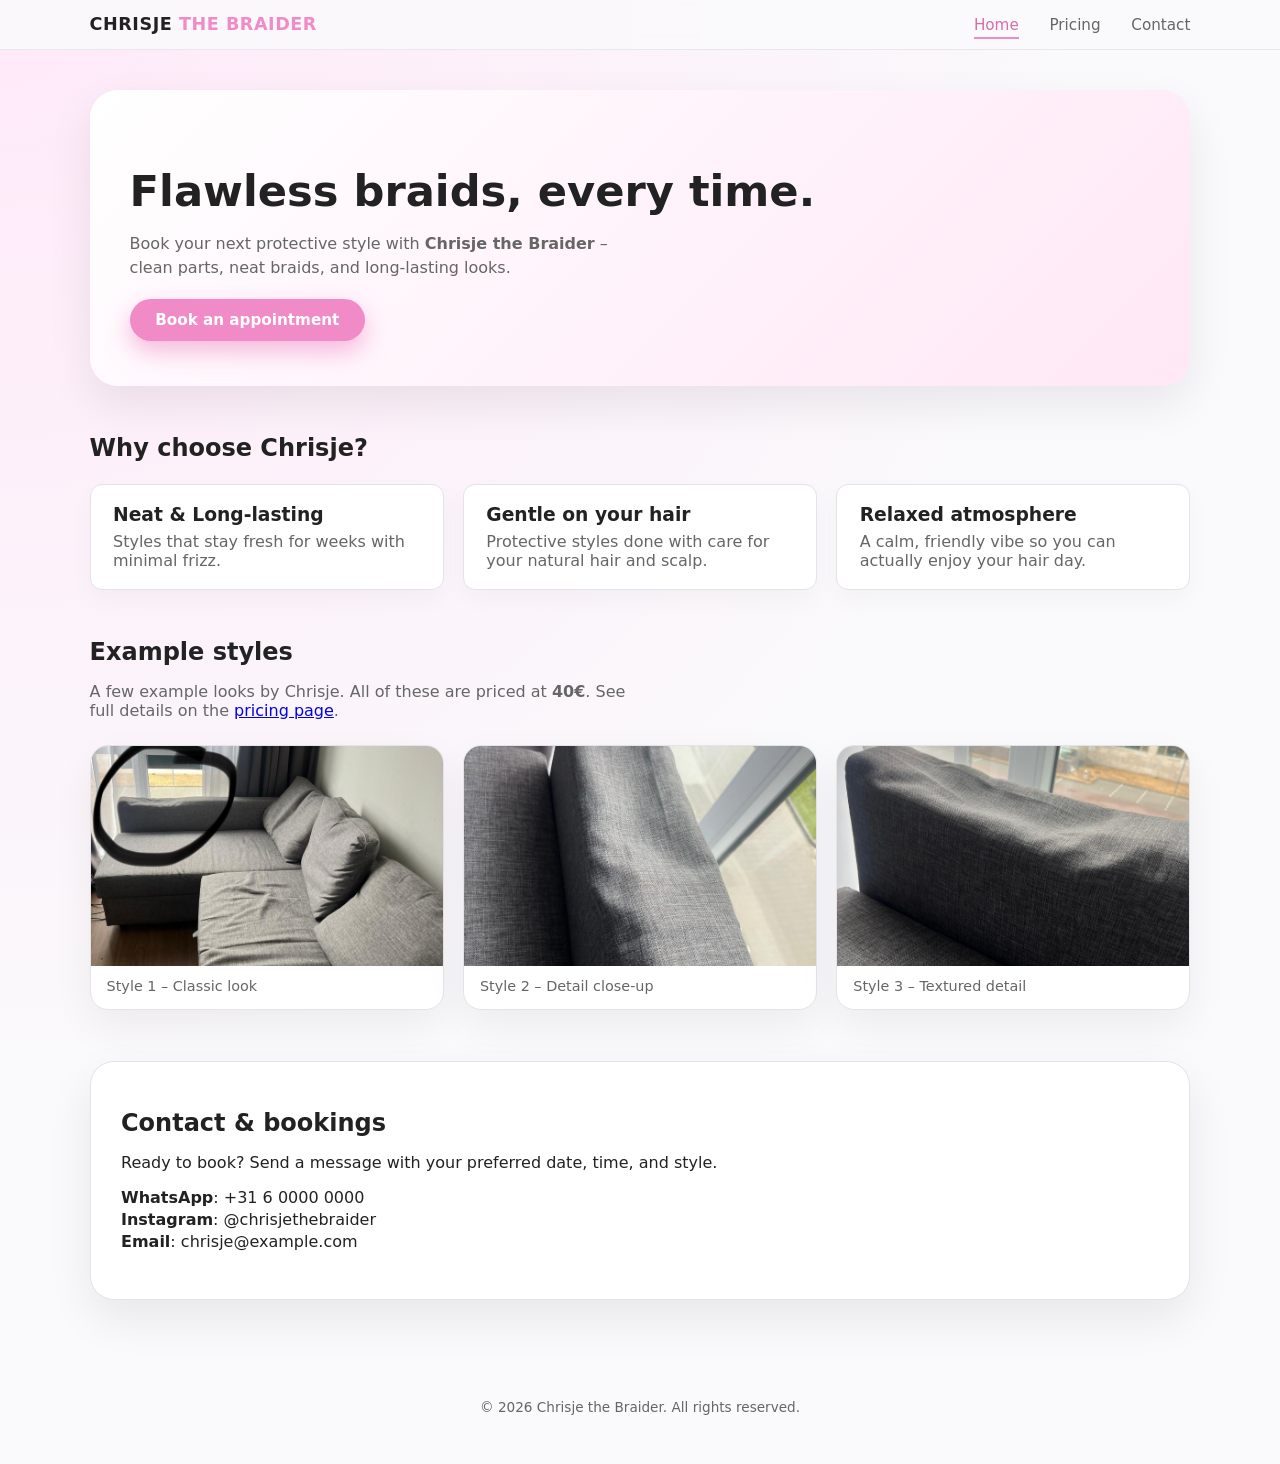
==== index.html @ 6a50ae09 "Initial commit: Chrisje the Braider website with example gallery and pricing Made-with: Cursor" ====
<!DOCTYPE html>
<html lang="en">
<head>
  <meta charset="UTF-8" />
  <title>Chrisje the Braider</title>
  <meta name="viewport" content="width=device-width, initial-scale=1" />
  <link rel="stylesheet" href="styles.css" />
</head>
<body>
  <header class="site-header">
    <div class="logo">Chrisje <span>the Braider</span></div>
    <nav>
      <a href="index.html" class="active">Home</a>
      <a href="pricing.html">Pricing</a>
      <a href="#contact">Contact</a>
    </nav>
  </header>

  <main>
    <section class="hero">
      <div class="hero-text">
        <h1>Flawless braids, every time.</h1>
        <p>
          Book your next protective style with <strong>Chrisje the Braider</strong> –
          clean parts, neat braids, and long‑lasting looks.
        </p>
        <a href="#contact" class="btn-primary">Book an appointment</a>
      </div>
    </section>

    <section class="section">
      <h2>Why choose Chrisje?</h2>
      <div class="grid-3">
        <div class="card">
          <h3>Neat & Long‑lasting</h3>
          <p>Styles that stay fresh for weeks with minimal frizz.</p>
        </div>
        <div class="card">
          <h3>Gentle on your hair</h3>
          <p>Protective styles done with care for your natural hair and scalp.</p>
        </div>
        <div class="card">
          <h3>Relaxed atmosphere</h3>
          <p>A calm, friendly vibe so you can actually enjoy your hair day.</p>
        </div>
      </div>
    </section>

    <section class="section">
      <h2>Example styles</h2>
      <p class="section-intro">
        A few example looks by Chrisje. All of these are priced at
        <strong>40€</strong>. See full details on the
        <a href="pricing.html">pricing page</a>.
      </p>

      <div class="gallery">
        <figure>
          <img src="assets/style1.png" alt="Braided hairstyle example 1 by Chrisje the Braider" />
          <figcaption>Style 1 – Classic look</figcaption>
        </figure>
        <figure>
          <img src="assets/style2.png" alt="Braided hairstyle example 2 by Chrisje the Braider" />
          <figcaption>Style 2 – Detail close‑up</figcaption>
        </figure>
        <figure>
          <img src="assets/style3.png" alt="Braided hairstyle example 3 by Chrisje the Braider" />
          <figcaption>Style 3 – Textured detail</figcaption>
        </figure>
      </div>
    </section>

    <section id="contact" class="section contact-section">
      <h2>Contact & bookings</h2>
      <p>
        Ready to book? Send a message with your preferred date, time, and style.
      </p>
      <ul class="contact-list">
        <li><strong>WhatsApp</strong>: +31 6 0000 0000</li>
        <li><strong>Instagram</strong>: @chrisjethebraider</li>
        <li><strong>Email</strong>: chrisje@example.com</li>
      </ul>
    </section>
  </main>

  <footer class="site-footer">
    <p>© <span id="year"></span> Chrisje the Braider. All rights reserved.</p>
  </footer>

  <script>
    document.getElementById("year").textContent = new Date().getFullYear();
  </script>
</body>
</html>
---- styles.css ----
:root {
  --bg: #faf9fb;
  --card-bg: #ffffff;
  --accent: #f08bc7;
  --accent-dark: #d66ea9;
  --text: #222222;
  --muted: #666666;
  --border: #e3e3e9;
  --radius-lg: 18px;
  --radius-md: 12px;
  --shadow-soft: 0 18px 45px rgba(0, 0, 0, 0.08);
  --transition: 0.2s ease-out;
  --font-main: system-ui, -apple-system, BlinkMacSystemFont, "Segoe UI", sans-serif;
}

*,
*::before,
*::after {
  box-sizing: border-box;
}

body {
  margin: 0;
  font-family: var(--font-main);
  color: var(--text);
  background: radial-gradient(circle at top left, #ffe9f9, #faf9fb 55%);
}

.site-header {
  position: sticky;
  top: 0;
  z-index: 10;
  backdrop-filter: blur(14px);
  background: rgba(250, 249, 251, 0.92);
  border-bottom: 1px solid rgba(227, 227, 233, 0.8);
  display: flex;
  align-items: center;
  justify-content: space-between;
  padding: 0.9rem 7vw;
}

.logo {
  font-weight: 800;
  letter-spacing: 0.03em;
  font-size: 1.1rem;
  text-transform: uppercase;
}
.logo span {
  color: var(--accent);
}

nav a {
  margin-left: 1.6rem;
  text-decoration: none;
  font-size: 0.95rem;
  color: var(--muted);
  padding-bottom: 0.2rem;
  border-bottom: 2px solid transparent;
  transition: color var(--transition), border-color var(--transition);
}
nav a:hover {
  color: var(--text);
}
nav a.active {
  color: var(--accent-dark);
  border-color: var(--accent);
}

main {
  padding: 2.5rem 7vw 3.5rem;
}

.hero {
  display: grid;
  grid-template-columns: minmax(0, 1.3fr);
  align-items: center;
  gap: 2.5rem;
  padding: 2.5rem 2.5rem 2.8rem;
  background: linear-gradient(135deg, #ffffff, #ffe7f6);
  border-radius: 28px;
  box-shadow: var(--shadow-soft);
}

.hero-text h1 {
  font-size: clamp(2rem, 4vw, 2.7rem);
  margin-bottom: 0.6rem;
}
.hero-text p {
  color: var(--muted);
  max-width: 32rem;
  line-height: 1.5;
  margin-bottom: 1.2rem;
}

.btn-primary {
  display: inline-block;
  padding: 0.75rem 1.6rem;
  border-radius: 999px;
  border: none;
  background: var(--accent);
  color: #fff;
  font-weight: 600;
  font-size: 0.95rem;
  text-decoration: none;
  box-shadow: 0 10px 25px rgba(240, 139, 199, 0.6);
  transition: background var(--transition), transform var(--transition),
    box-shadow var(--transition);
}
.btn-primary:hover {
  background: var(--accent-dark);
  transform: translateY(-1px);
  box-shadow: 0 14px 30px rgba(240, 139, 199, 0.7);
}

.section {
  margin-top: 3rem;
}
.section h2,
.section h1 {
  margin-bottom: 0.8rem;
}
.section-intro {
  color: var(--muted);
  max-width: 34rem;
}

.grid-3 {
  display: grid;
  grid-template-columns: repeat(auto-fit, minmax(190px, 1fr));
  gap: 1.2rem;
  margin-top: 1.4rem;
}

.card {
  background: var(--card-bg);
  border-radius: var(--radius-md);
  padding: 1.2rem 1.4rem;
  border: 1px solid var(--border);
  box-shadow: 0 10px 25px rgba(0, 0, 0, 0.03);
}
.card h3 {
  margin-top: 0;
  margin-bottom: 0.4rem;
}
.card p {
  margin: 0;
  color: var(--muted);
}

.gallery {
  margin-top: 1.6rem;
  display: grid;
  grid-template-columns: repeat(auto-fit, minmax(210px, 1fr));
  gap: 1.2rem;
}

.gallery figure {
  margin: 0;
  background: var(--card-bg);
  border-radius: var(--radius-lg);
  overflow: hidden;
  border: 1px solid var(--border);
  box-shadow: 0 16px 40px rgba(0, 0, 0, 0.06);
  display: flex;
  flex-direction: column;
}

.gallery img {
  width: 100%;
  height: 220px;
  object-fit: cover;
}

.gallery figcaption {
  padding: 0.75rem 1rem 0.9rem;
  font-size: 0.9rem;
  color: var(--muted);
}

.contact-section {
  background: #ffffff;
  border-radius: 24px;
  padding: 1.7rem 1.9rem 2rem;
  margin-top: 3.2rem;
  border: 1px solid var(--border);
  box-shadow: var(--shadow-soft);
}

.contact-list {
  list-style: none;
  padding-left: 0;
  margin-top: 0.8rem;
}
.contact-list li {
  margin-bottom: 0.2rem;
}

.pricing-grid {
  display: grid;
  grid-template-columns: repeat(auto-fit, minmax(210px, 1fr));
  gap: 1.3rem;
  margin-top: 1.6rem;
}

.price-card {
  background: var(--card-bg);
  border-radius: var(--radius-md);
  padding: 1.4rem 1.5rem 1.6rem;
  border: 1px solid var(--border);
  box-shadow: 0 12px 30px rgba(0, 0, 0, 0.04);
}
.price-card h2 {
  margin-top: 0;
  margin-bottom: 0.3rem;
}
.price-card .price {
  font-size: 1.4rem;
  font-weight: 700;
  margin: 0 0 0.4rem;
  color: var(--accent-dark);
}
.price-card p {
  margin: 0;
  color: var(--muted);
}

.note {
  margin-top: 1.2rem;
  color: var(--muted);
  font-size: 0.9rem;
}

.site-footer {
  text-align: center;
  padding: 1.8rem 7vw 2.2rem;
  color: var(--muted);
  font-size: 0.85rem;
}

@media (max-width: 768px) {
  .site-header {
    padding-inline: 5vw;
  }
  nav a {
    margin-left: 1rem;
  }
  main {
    padding-inline: 5vw;
  }
  .hero {
    padding: 1.8rem 1.6rem 2rem;
  }
}
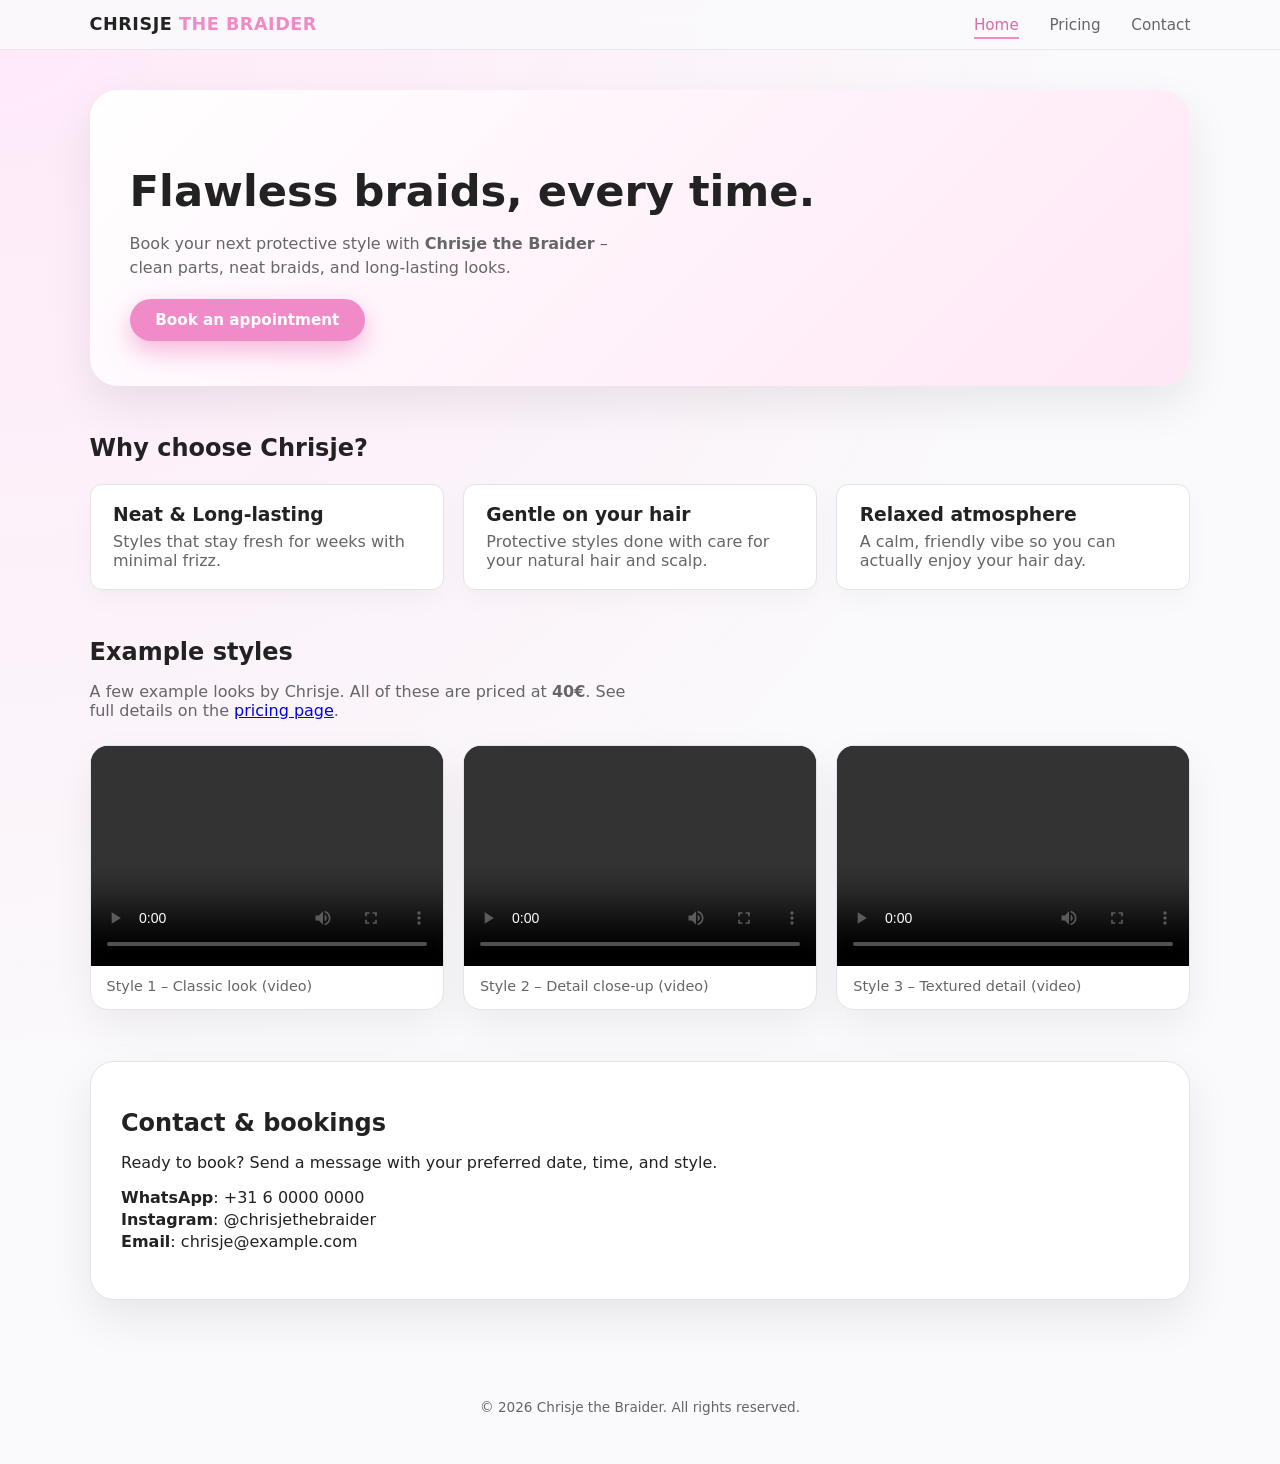
==== commit ff56dc5d: "Add example style videos to the gallery Made-with: Cursor" ====
--- a/index.html
+++ b/index.html
@@ -56,16 +56,34 @@
 
       <div class="gallery">
         <figure>
-          <img src="assets/style1.png" alt="Braided hairstyle example 1 by Chrisje the Braider" />
-          <figcaption>Style 1 – Classic look</figcaption>
+          <video
+            src="assets/style1.mp4"
+            controls
+            playsinline
+            preload="metadata"
+            aria-label="Braided hairstyle example 1 video by Chrisje the Braider"
+          ></video>
+          <figcaption>Style 1 – Classic look (video)</figcaption>
         </figure>
         <figure>
-          <img src="assets/style2.png" alt="Braided hairstyle example 2 by Chrisje the Braider" />
-          <figcaption>Style 2 – Detail close‑up</figcaption>
+          <video
+            src="assets/style2.mp4"
+            controls
+            playsinline
+            preload="metadata"
+            aria-label="Braided hairstyle example 2 video by Chrisje the Braider"
+          ></video>
+          <figcaption>Style 2 – Detail close-up (video)</figcaption>
         </figure>
         <figure>
-          <img src="assets/style3.png" alt="Braided hairstyle example 3 by Chrisje the Braider" />
-          <figcaption>Style 3 – Textured detail</figcaption>
+          <video
+            src="assets/style3.mp4"
+            controls
+            playsinline
+            preload="metadata"
+            aria-label="Braided hairstyle example 3 video by Chrisje the Braider"
+          ></video>
+          <figcaption>Style 3 – Textured detail (video)</figcaption>
         </figure>
       </div>
     </section>
--- a/styles.css
+++ b/styles.css
@@ -171,6 +171,13 @@
   object-fit: cover;
 }
 
+.gallery video {
+  width: 100%;
+  height: 220px;
+  object-fit: cover;
+  background: #000;
+}
+
 .gallery figcaption {
   padding: 0.75rem 1rem 0.9rem;
   font-size: 0.9rem;
